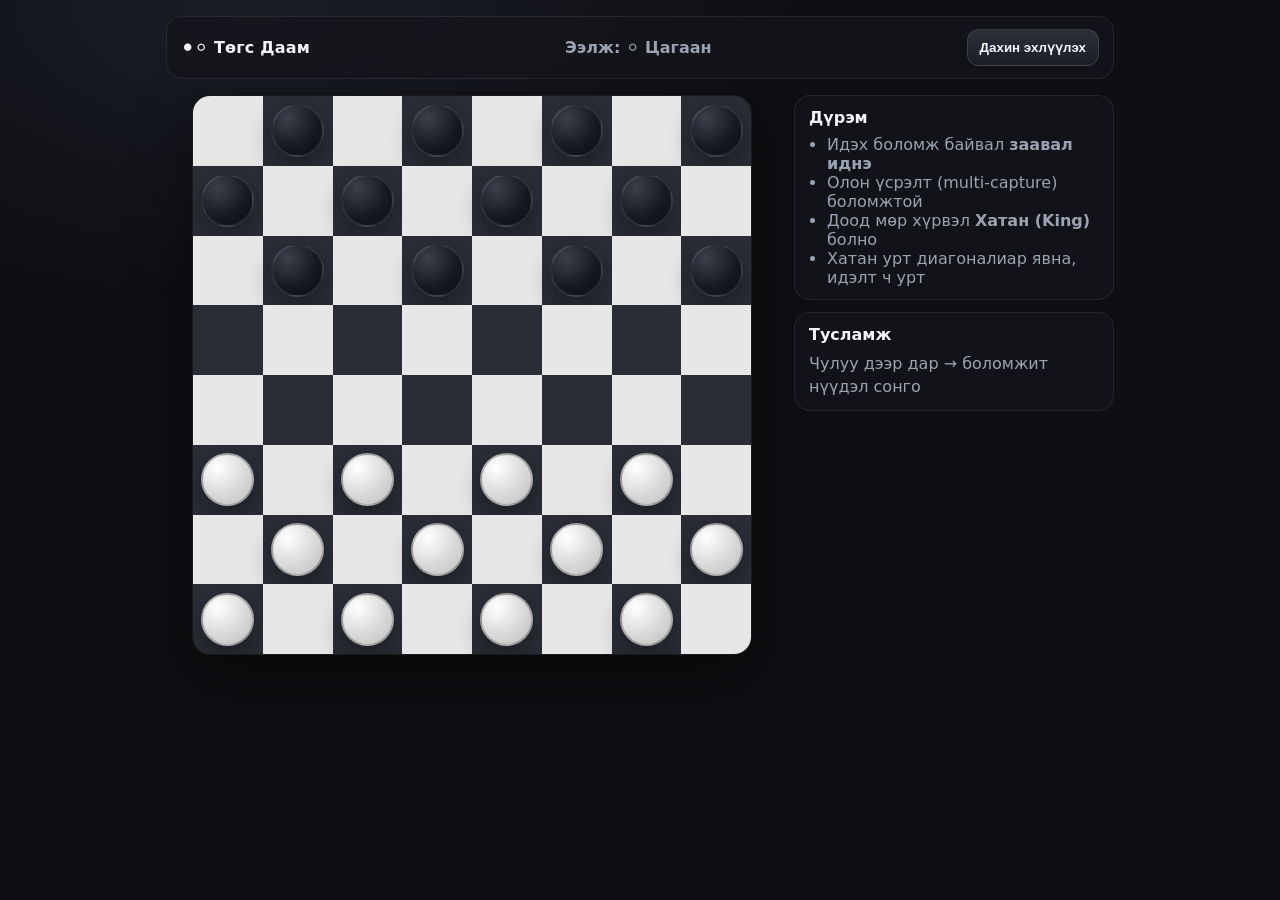
==== checkers.html @ bf500baf "Add files via upload" ====
<!doctype html>
<html lang="mn">
<head>
  <meta charset="UTF-8" />
  <meta name="viewport" content="width=device-width, initial-scale=1" />
  <title>Төгс Даам</title>
  <link rel="stylesheet" href="checkers.css" />
</head>
<body>
  <div class="app">
    <header class="top">
      <div class="brand">⚫⚪ Төгс Даам</div>
      <div class="status" id="status">Ээлж: ⚪ Цагаан</div>
      <div class="actions">
        <button id="restart">Дахин эхлүүлэх</button>
      </div>
    </header>

    <main class="main">
      <div class="board-wrap">
        <div id="board" class="board" aria-label="Checkers board"></div>
      </div>

      <section class="panel">
        <div class="card">
          <div class="card-title">Дүрэм</div>
          <ul class="rules">
            <li>Идэх боломж байвал <b>заавал иднэ</b></li>
            <li>Олон үсрэлт (multi-capture) боломжтой</li>
            <li>Доод мөр хүрвэл <b>Хатан (King)</b> болно</li>
            <li>Хатан урт диагоналиар явна, идэлт ч урт</li>
          </ul>
        </div>
        <div class="card">
          <div class="card-title">Тусламж</div>
          <div class="hint" id="hint">Чулуу дээр дар → боломжит нүүдэл сонго</div>
        </div>
      </section>
    </main>
  </div>

  <script src="checkers.js"></script>
</body>
</html>
---- checkers.css ----
* { box-sizing: border-box; }
:root{
  --bg:#0e0f12;
  --card:#14161b;
  --text:#f3f4f6;
  --muted:#9aa3b2;
  --light:#e7e7e7;
  --dark:#2a2d36;
  --accent:#7c3aed;
  --good:#22c55e;
  --warn:#f59e0b;
}

html,body{ height:100%; }
body{
  margin:0;
  font-family: system-ui, -apple-system, Segoe UI, Roboto, Arial;
  background: radial-gradient(900px 500px at 20% 0%, #1a1d27 0%, var(--bg) 60%);
  color:var(--text);
}

.app{ max-width: 980px; margin: 0 auto; padding: 16px; }
.top{
  display:flex; align-items:center; gap:12px; flex-wrap:wrap;
  justify-content:space-between;
  padding: 12px 14px;
  background: rgba(20,22,27,.75);
  border: 1px solid rgba(255,255,255,.08);
  border-radius: 16px;
  backdrop-filter: blur(10px);
}
.brand{ font-weight: 800; letter-spacing:.2px; }
.status{ color: var(--muted); font-weight: 600; }
.actions button{
  background: linear-gradient(180deg, #2b2f3a, #1b1e27);
  color: var(--text);
  border: 1px solid rgba(255,255,255,.12);
  padding: 10px 12px;
  border-radius: 12px;
  font-weight: 700;
}

.main{
  display:grid;
  grid-template-columns: 1fr 320px;
  gap: 16px;
  margin-top: 16px;
}
@media (max-width: 860px){
  .main{ grid-template-columns: 1fr; }
}

.board-wrap{
  display:flex; justify-content:center; align-items:flex-start;
}
.board{
  width: min(92vw, 560px);
  aspect-ratio: 1 / 1;
  display:grid;
  grid-template-columns: repeat(8, 1fr);
  border-radius: 18px;
  overflow:hidden;
  border: 1px solid rgba(255,255,255,.10);
  box-shadow: 0 20px 60px rgba(0,0,0,.45);
  background:#000;
}

.square{
  aspect-ratio: 1 / 1;
  display:flex;
  align-items:center;
  justify-content:center;
  position: relative;
  user-select:none;
  -webkit-tap-highlight-color: transparent;
}
.square.light{ background: var(--light); }
.square.dark{ background: var(--dark); }

.square.move::after{
  content:"";
  width: 18%;
  height: 18%;
  border-radius: 999px;
  background: rgba(124,58,237,.85);
  box-shadow: 0 0 0 6px rgba(124,58,237,.18);
  position:absolute;
}

.square.capture::after{
  content:"";
  width: 54%;
  height: 54%;
  border-radius: 16px;
  background: rgba(245,158,11,.22);
  box-shadow: inset 0 0 0 3px rgba(245,158,11,.85);
  position:absolute;
}

.square.selected{
  outline: 4px solid rgba(34,197,94,.9);
  outline-offset: -4px;
}

.piece{
  width: 76%;
  height: 76%;
  border-radius: 999px;
  display:flex;
  align-items:center;
  justify-content:center;
  flex: 0 0 auto;
  transform: none; /* жижигрүүлэхгүй */
  transition: transform .06s ease;
  box-shadow: 0 10px 26px rgba(0,0,0,.35);
}
.piece.white{
  background: radial-gradient(circle at 30% 25%, #ffffff 0%, #d9d9d9 55%, #bfbfbf 100%);
  border: 2px solid rgba(0,0,0,.25);
}
.piece.black{
  background: radial-gradient(circle at 30% 25%, #3b3f4b 0%, #151821 60%, #0c0e14 100%);
  border: 2px solid rgba(255,255,255,.10);
}
.piece.king{
  position: relative;
}
.piece.king::after{
  content:"♛";
  font-size: clamp(18px, 3vw, 26px);
  opacity:.9;
  text-shadow: 0 2px 10px rgba(0,0,0,.55);
}

.panel{ display:flex; flex-direction:column; gap:12px; }
.card{
  background: rgba(20,22,27,.75);
  border: 1px solid rgba(255,255,255,.08);
  border-radius: 16px;
  padding: 12px 14px;
}
.card-title{ font-weight:800; margin-bottom:8px; }
.rules{ margin:0; padding-left: 18px; color: var(--muted); }
.hint{ color: var(--muted); line-height: 1.45; }
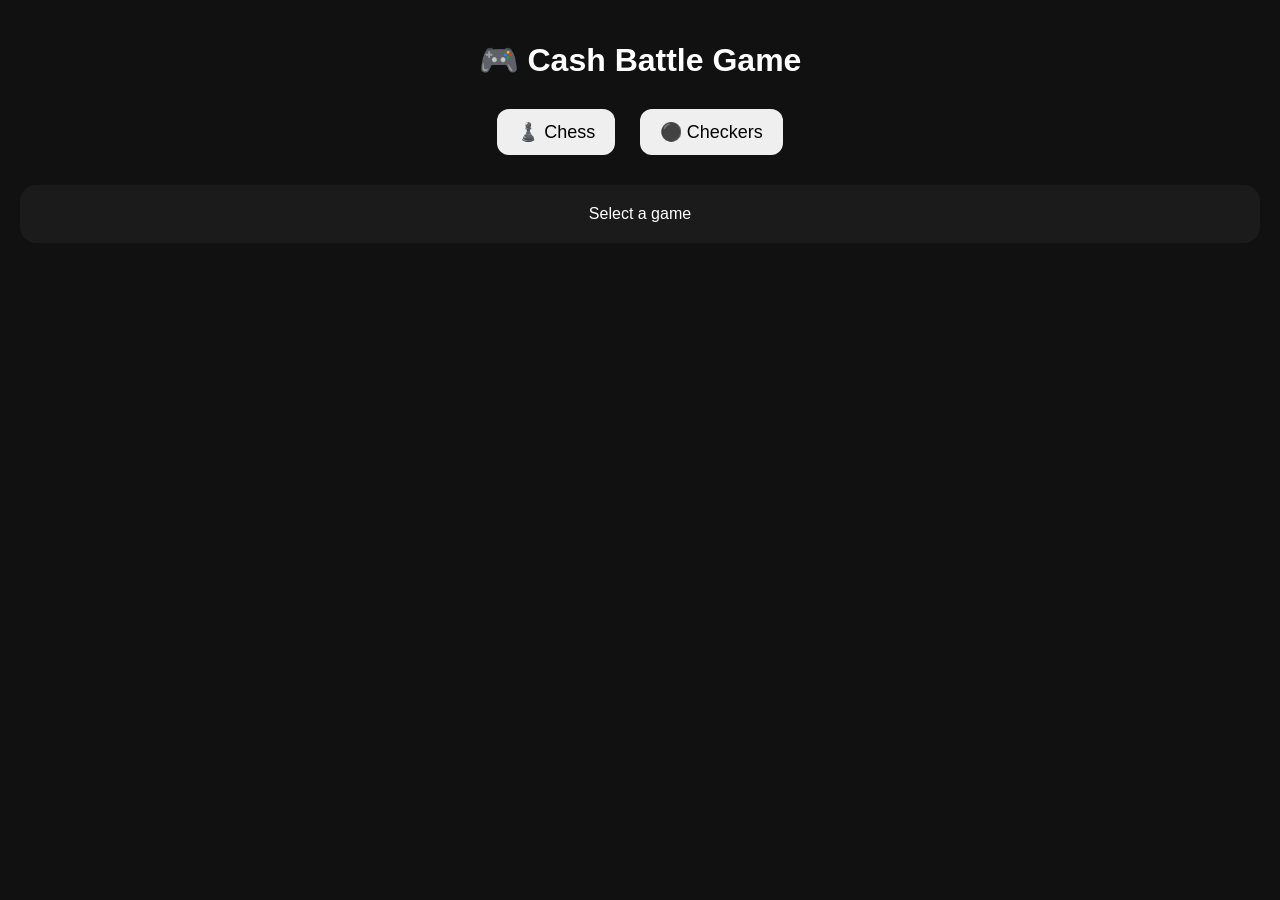
==== commit 86d0649c: "Update checkers.html for Cash Battle Game" ====
--- a/checkers.html
+++ b/checkers.html
@@ -1,44 +1,81 @@
-<!doctype html>
-<html lang="mn">
+<!DOCTYPE html>
+<html lang="en">
 <head>
-  <meta charset="UTF-8" />
-  <meta name="viewport" content="width=device-width, initial-scale=1" />
-  <title>Төгс Даам</title>
-  <link rel="stylesheet" href="checkers.css" />
+<meta charset="UTF-8">
+<meta name="viewport" content="width=device-width, initial-scale=1">
+<title>Cash Battle Game</title>
+
+<style>
+body{
+  background:#111;
+  color:white;
+  font-family:Arial;
+  text-align:center;
+  margin:0;
+  padding:20px;
+}
+
+h1{
+  margin-bottom:20px;
+}
+
+.menu button{
+  padding:12px 20px;
+  margin:10px;
+  border-radius:12px;
+  border:none;
+  font-size:18px;
+  cursor:pointer;
+}
+
+.card{
+  background:#1b1b1b;
+  border-radius:16px;
+  padding:20px;
+  margin-top:20px;
+}
+</style>
 </head>
+
 <body>
-  <div class="app">
-    <header class="top">
-      <div class="brand">⚫⚪ Төгс Даам</div>
-      <div class="status" id="status">Ээлж: ⚪ Цагаан</div>
-      <div class="actions">
-        <button id="restart">Дахин эхлүүлэх</button>
-      </div>
-    </header>
 
-    <main class="main">
-      <div class="board-wrap">
-        <div id="board" class="board" aria-label="Checkers board"></div>
-      </div>
+<h1>🎮 Cash Battle Game</h1>
 
-      <section class="panel">
-        <div class="card">
-          <div class="card-title">Дүрэм</div>
-          <ul class="rules">
-            <li>Идэх боломж байвал <b>заавал иднэ</b></li>
-            <li>Олон үсрэлт (multi-capture) боломжтой</li>
-            <li>Доод мөр хүрвэл <b>Хатан (King)</b> болно</li>
-            <li>Хатан урт диагоналиар явна, идэлт ч урт</li>
-          </ul>
-        </div>
-        <div class="card">
-          <div class="card-title">Тусламж</div>
-          <div class="hint" id="hint">Чулуу дээр дар → боломжит нүүдэл сонго</div>
-        </div>
-      </section>
-    </main>
-  </div>
+<div class="menu">
+  <button onclick="openChess()">♟️ Chess</button>
+  <button onclick="openCheckers()">⚫ Checkers</button>
+</div>
 
-  <script src="checkers.js"></script>
+<div id="game" class="card">
+Select a game
+</div>
+
+<script>
+function openChess(){
+document.getElementById("game").innerHTML =
+`
+<h2>Chess Game</h2>
+<p>Two players can play chess.</p>
+<p>Winner will be announced.</p>
+<a href="chess.html">Start Chess</a>
+`;
+}
+
+function openCheckers(){
+document.getElementById("game").innerHTML =
+`
+<h2>Checkers Game</h2>
+<p>Rules:</p>
+<ul style="text-align:left">
+<li>You must capture if possible</li>
+<li>Multi-capture allowed</li>
+<li>Reach last row to become King</li>
+<li>Kings move diagonally long</li>
+</ul>
+<a href="checkers.html">Start Checkers</a>
+`;
+}
+</script>
+
 </body>
-</html>+</html>
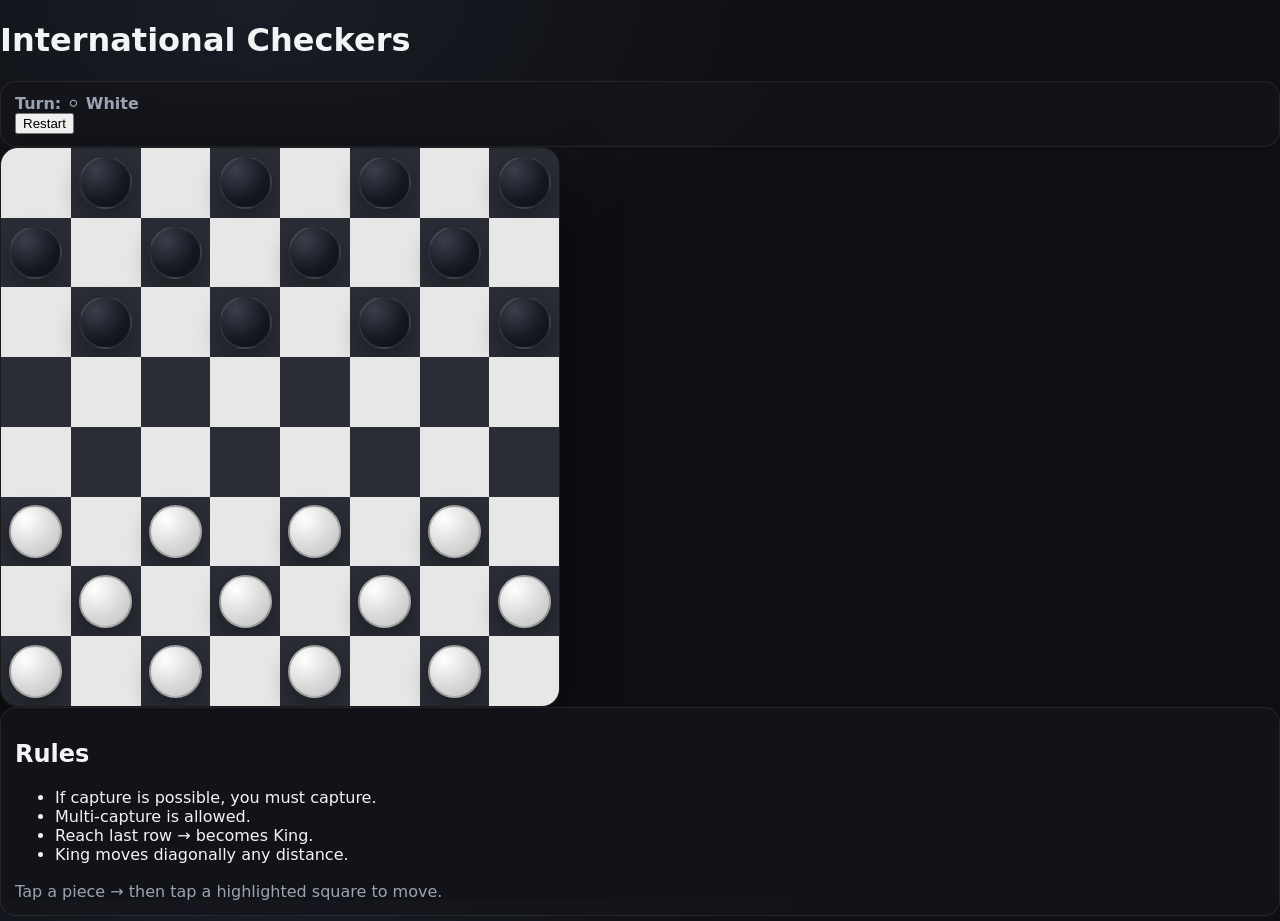
==== commit e7aad4fd: "Update checkers.html Zassan" ====
--- a/checkers.html
+++ b/checkers.html
@@ -1,81 +1,35 @@
 <!DOCTYPE html>
 <html lang="en">
 <head>
-<meta charset="UTF-8">
-<meta name="viewport" content="width=device-width, initial-scale=1">
-<title>Cash Battle Game</title>
+  <meta charset="UTF-8" />
+  <meta name="viewport" content="width=device-width,initial-scale=1" />
+  <title>International Checkers</title>
+  <link rel="stylesheet" href="./checkers.css?v=3">
+</head>
+<body>
+  <div class="wrap">
+    <h1 class="title">International Checkers</h1>
 
-<style>
-body{
-  background:#111;
-  color:white;
-  font-family:Arial;
-  text-align:center;
-  margin:0;
-  padding:20px;
-}
+    <div class="card">
+      <div id="status" class="status">Turn: -</div>
+      <button id="restart" class="btn">Restart</button>
+    </div>
 
-h1{
-  margin-bottom:20px;
-}
+    <!-- ✅ Хамгийн чухал нь энэ -->
+    <div id="board" class="board" aria-label="checkers board"></div>
 
-.menu button{
-  padding:12px 20px;
-  margin:10px;
-  border-radius:12px;
-  border:none;
-  font-size:18px;
-  cursor:pointer;
-}
+    <div class="card">
+      <h2>Rules</h2>
+      <ul>
+        <li>If capture is possible, you must capture.</li>
+        <li>Multi-capture is allowed.</li>
+        <li>Reach last row → becomes King.</li>
+        <li>King moves diagonally any distance.</li>
+      </ul>
+      <div id="hint" class="hint">Tap a piece → then tap a highlighted square.</div>
+    </div>
+  </div>
 
-.card{
-  background:#1b1b1b;
-  border-radius:16px;
-  padding:20px;
-  margin-top:20px;
-}
-</style>
-</head>
-
-<body>
-
-<h1>🎮 Cash Battle Game</h1>
-
-<div class="menu">
-  <button onclick="openChess()">♟️ Chess</button>
-  <button onclick="openCheckers()">⚫ Checkers</button>
-</div>
-
-<div id="game" class="card">
-Select a game
-</div>
-
-<script>
-function openChess(){
-document.getElementById("game").innerHTML =
-`
-<h2>Chess Game</h2>
-<p>Two players can play chess.</p>
-<p>Winner will be announced.</p>
-<a href="chess.html">Start Chess</a>
-`;
-}
-
-function openCheckers(){
-document.getElementById("game").innerHTML =
-`
-<h2>Checkers Game</h2>
-<p>Rules:</p>
-<ul style="text-align:left">
-<li>You must capture if possible</li>
-<li>Multi-capture allowed</li>
-<li>Reach last row to become King</li>
-<li>Kings move diagonally long</li>
-</ul>
-<a href="checkers.html">Start Checkers</a>
-`;
-}
-</script>
-
+  <script src="./checkers.js?v=3"></script>
 </body>
 </html>
--- a/checkers.css
+++ b/checkers.css
@@ -0,0 +1,144 @@
+* { box-sizing: border-box; }
+:root{
+  --bg:#0e0f12;
+  --card:#14161b;
+  --text:#f3f4f6;
+  --muted:#9aa3b2;
+  --light:#e7e7e7;
+  --dark:#2a2d36;
+  --accent:#7c3aed;
+  --good:#22c55e;
+  --warn:#f59e0b;
+}
+
+html,body{ height:100%; }
+body{
+  margin:0;
+  font-family: system-ui, -apple-system, Segoe UI, Roboto, Arial;
+  background: radial-gradient(900px 500px at 20% 0%, #1a1d27 0%, var(--bg) 60%);
+  color:var(--text);
+}
+
+.app{ max-width: 980px; margin: 0 auto; padding: 16px; }
+.top{
+  display:flex; align-items:center; gap:12px; flex-wrap:wrap;
+  justify-content:space-between;
+  padding: 12px 14px;
+  background: rgba(20,22,27,.75);
+  border: 1px solid rgba(255,255,255,.08);
+  border-radius: 16px;
+  backdrop-filter: blur(10px);
+}
+.brand{ font-weight: 800; letter-spacing:.2px; }
+.status{ color: var(--muted); font-weight: 600; }
+.actions button{
+  background: linear-gradient(180deg, #2b2f3a, #1b1e27);
+  color: var(--text);
+  border: 1px solid rgba(255,255,255,.12);
+  padding: 10px 12px;
+  border-radius: 12px;
+  font-weight: 700;
+}
+
+.main{
+  display:grid;
+  grid-template-columns: 1fr 320px;
+  gap: 16px;
+  margin-top: 16px;
+}
+@media (max-width: 860px){
+  .main{ grid-template-columns: 1fr; }
+}
+
+.board-wrap{
+  display:flex; justify-content:center; align-items:flex-start;
+}
+.board{
+  width: min(92vw, 560px);
+  aspect-ratio: 1 / 1;
+  display:grid;
+  grid-template-columns: repeat(8, 1fr);
+  border-radius: 18px;
+  overflow:hidden;
+  border: 1px solid rgba(255,255,255,.10);
+  box-shadow: 0 20px 60px rgba(0,0,0,.45);
+  background:#000;
+}
+
+.square{
+  aspect-ratio: 1 / 1;
+  display:flex;
+  align-items:center;
+  justify-content:center;
+  position: relative;
+  user-select:none;
+  -webkit-tap-highlight-color: transparent;
+}
+.square.light{ background: var(--light); }
+.square.dark{ background: var(--dark); }
+
+.square.move::after{
+  content:"";
+  width: 18%;
+  height: 18%;
+  border-radius: 999px;
+  background: rgba(124,58,237,.85);
+  box-shadow: 0 0 0 6px rgba(124,58,237,.18);
+  position:absolute;
+}
+
+.square.capture::after{
+  content:"";
+  width: 54%;
+  height: 54%;
+  border-radius: 16px;
+  background: rgba(245,158,11,.22);
+  box-shadow: inset 0 0 0 3px rgba(245,158,11,.85);
+  position:absolute;
+}
+
+.square.selected{
+  outline: 4px solid rgba(34,197,94,.9);
+  outline-offset: -4px;
+}
+
+.piece{
+  width: 76%;
+  height: 76%;
+  border-radius: 999px;
+  display:flex;
+  align-items:center;
+  justify-content:center;
+  flex: 0 0 auto;
+  transform: none; /* жижигрүүлэхгүй */
+  transition: transform .06s ease;
+  box-shadow: 0 10px 26px rgba(0,0,0,.35);
+}
+.piece.white{
+  background: radial-gradient(circle at 30% 25%, #ffffff 0%, #d9d9d9 55%, #bfbfbf 100%);
+  border: 2px solid rgba(0,0,0,.25);
+}
+.piece.black{
+  background: radial-gradient(circle at 30% 25%, #3b3f4b 0%, #151821 60%, #0c0e14 100%);
+  border: 2px solid rgba(255,255,255,.10);
+}
+.piece.king{
+  position: relative;
+}
+.piece.king::after{
+  content:"♛";
+  font-size: clamp(18px, 3vw, 26px);
+  opacity:.9;
+  text-shadow: 0 2px 10px rgba(0,0,0,.55);
+}
+
+.panel{ display:flex; flex-direction:column; gap:12px; }
+.card{
+  background: rgba(20,22,27,.75);
+  border: 1px solid rgba(255,255,255,.08);
+  border-radius: 16px;
+  padding: 12px 14px;
+}
+.card-title{ font-weight:800; margin-bottom:8px; }
+.rules{ margin:0; padding-left: 18px; color: var(--muted); }
+.hint{ color: var(--muted); line-height: 1.45; }
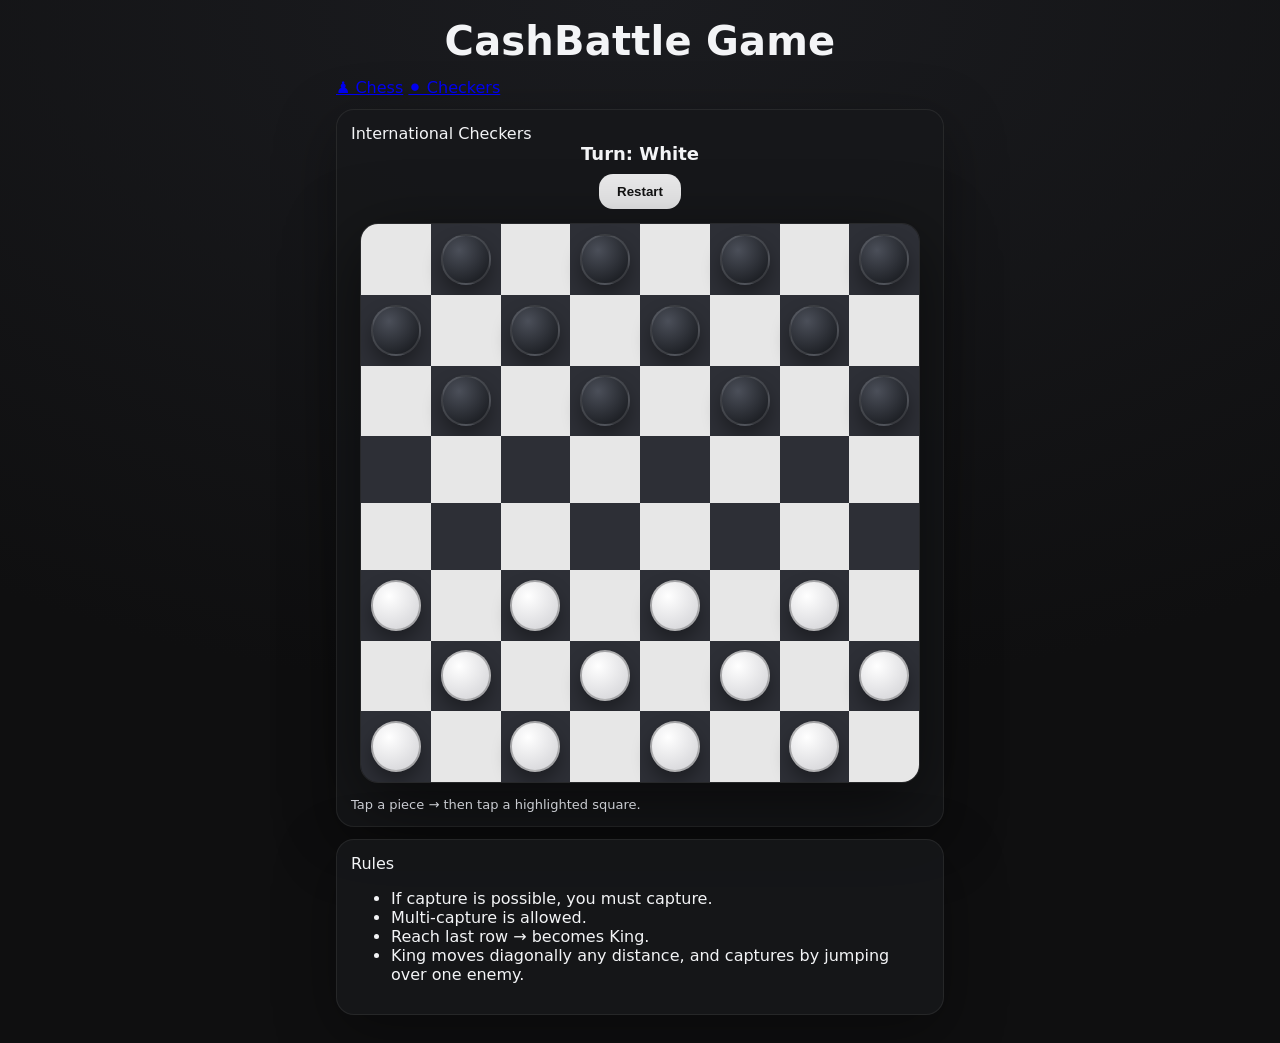
==== commit 796ae93b: "Update checkers.html Zassan" ====
--- a/checkers.html
+++ b/checkers.html
@@ -2,34 +2,39 @@
 <html lang="en">
 <head>
   <meta charset="UTF-8" />
-  <meta name="viewport" content="width=device-width,initial-scale=1" />
-  <title>International Checkers</title>
-  <link rel="stylesheet" href="./checkers.css?v=3">
+  <meta name="viewport" content="width=device-width, initial-scale=1" />
+  <title>CashBattle — Checkers</title>
+  <link rel="stylesheet" href="./checkers.css" />
 </head>
 <body>
   <div class="wrap">
-    <h1 class="title">International Checkers</h1>
+    <h1 class="title">CashBattle Game</h1>
+
+    <div class="tabs">
+      <a class="tab" href="./chess.html">♟️ Chess</a>
+      <a class="tab active" href="./checkers.html">⚫ Checkers</a>
+    </div>
 
     <div class="card">
+      <div class="cardTitle">International Checkers</div>
       <div id="status" class="status">Turn: -</div>
       <button id="restart" class="btn">Restart</button>
+
+      <div id="board" class="board" aria-label="Checkers Board"></div>
+      <div id="hint" class="hint">Tap a piece → choose a move</div>
     </div>
 
-    <!-- ✅ Хамгийн чухал нь энэ -->
-    <div id="board" class="board" aria-label="checkers board"></div>
-
     <div class="card">
-      <h2>Rules</h2>
-      <ul>
+      <div class="cardTitle">Rules</div>
+      <ul class="rules">
         <li>If capture is possible, you must capture.</li>
         <li>Multi-capture is allowed.</li>
         <li>Reach last row → becomes King.</li>
-        <li>King moves diagonally any distance.</li>
+        <li>King moves diagonally any distance, and captures by jumping over one enemy.</li>
       </ul>
-      <div id="hint" class="hint">Tap a piece → then tap a highlighted square.</div>
     </div>
   </div>
 
-  <script src="./checkers.js?v=3"></script>
+  <script src="./checkers.js"></script>
 </body>
 </html>
--- a/checkers.css
+++ b/checkers.css
@@ -1,144 +1,149 @@
-* { box-sizing: border-box; }
 :root{
-  --bg:#0e0f12;
-  --card:#14161b;
+  --bg:#0f0f10;
+  --card:#17181a;
   --text:#f3f4f6;
-  --muted:#9aa3b2;
+  --muted:#c9cbd1;
+  --dark:#2d2f36;
   --light:#e7e7e7;
-  --dark:#2a2d36;
-  --accent:#7c3aed;
-  --good:#22c55e;
-  --warn:#f59e0b;
+  --accent:#6ee7ff;
+  --cap:#ff6b6b;
+  --move:#7cff7c;
 }
 
-html,body{ height:100%; }
+*{ box-sizing:border-box; }
 body{
   margin:0;
-  font-family: system-ui, -apple-system, Segoe UI, Roboto, Arial;
-  background: radial-gradient(900px 500px at 20% 0%, #1a1d27 0%, var(--bg) 60%);
+  font-family: system-ui, -apple-system, Segoe UI, Roboto, Arial, sans-serif;
+  background: radial-gradient(1200px 700px at 50% 0%, #1b1c20, var(--bg));
   color:var(--text);
 }
 
-.app{ max-width: 980px; margin: 0 auto; padding: 16px; }
-.top{
-  display:flex; align-items:center; gap:12px; flex-wrap:wrap;
-  justify-content:space-between;
-  padding: 12px 14px;
-  background: rgba(20,22,27,.75);
-  border: 1px solid rgba(255,255,255,.08);
-  border-radius: 16px;
-  backdrop-filter: blur(10px);
-}
-.brand{ font-weight: 800; letter-spacing:.2px; }
-.status{ color: var(--muted); font-weight: 600; }
-.actions button{
-  background: linear-gradient(180deg, #2b2f3a, #1b1e27);
-  color: var(--text);
-  border: 1px solid rgba(255,255,255,.12);
-  padding: 10px 12px;
-  border-radius: 12px;
-  font-weight: 700;
+.wrap{
+  width:min(620px, 94vw);
+  margin:18px auto 28px;
+  padding:0 6px;
 }
 
-.main{
-  display:grid;
-  grid-template-columns: 1fr 320px;
-  gap: 16px;
-  margin-top: 16px;
-}
-@media (max-width: 860px){
-  .main{ grid-template-columns: 1fr; }
+.title{
+  text-align:center;
+  margin:8px 0 14px;
+  font-size:40px;
+  font-weight:900;
+  letter-spacing:.2px;
 }
 
-.board-wrap{
-  display:flex; justify-content:center; align-items:flex-start;
+.card{
+  background:rgba(23,24,26,.85);
+  border:1px solid rgba(255,255,255,.07);
+  border-radius:18px;
+  padding:14px;
+  margin:12px 0;
+  box-shadow:0 18px 60px rgba(0,0,0,.35);
 }
+
+.status{
+  text-align:center;
+  font-size:18px;
+  font-weight:800;
+  margin-bottom:10px;
+}
+
+.btn{
+  display:block;
+  margin:0 auto;
+  padding:10px 18px;
+  border-radius:14px;
+  border:0;
+  font-weight:900;
+  background:#e9e9ea;
+  color:#111;
+}
+
+.hint{
+  margin-top:10px;
+  color:var(--muted);
+  font-size:13px;
+}
+
+/* ✅ Board заавал grid байх ёстой */
 .board{
-  width: min(92vw, 560px);
-  aspect-ratio: 1 / 1;
+  width:min(560px, 92vw);
+  margin:14px auto;
+  aspect-ratio:1/1;
   display:grid;
   grid-template-columns: repeat(8, 1fr);
-  border-radius: 18px;
+  border-radius:18px;
   overflow:hidden;
-  border: 1px solid rgba(255,255,255,.10);
-  box-shadow: 0 20px 60px rgba(0,0,0,.45);
-  background:#000;
+  box-shadow:0 20px 70px rgba(0,0,0,.55);
+  border:1px solid rgba(255,255,255,.08);
 }
 
 .square{
-  aspect-ratio: 1 / 1;
+  width:100%;
+  height:100%;
+  position:relative;
   display:flex;
   align-items:center;
   justify-content:center;
-  position: relative;
   user-select:none;
-  -webkit-tap-highlight-color: transparent;
+  -webkit-user-select:none;
 }
-.square.light{ background: var(--light); }
-.square.dark{ background: var(--dark); }
+
+.square.light{ background:var(--light); }
+.square.dark{ background:var(--dark); }
+
+.square.selected{ outline:4px solid rgba(110,231,255,.55); outline-offset:-4px; }
 
 .square.move::after{
   content:"";
-  width: 18%;
-  height: 18%;
-  border-radius: 999px;
-  background: rgba(124,58,237,.85);
-  box-shadow: 0 0 0 6px rgba(124,58,237,.18);
-  position:absolute;
+  width:34%;
+  height:34%;
+  border-radius:999px;
+  background:rgba(124,255,124,.35);
+  box-shadow:0 0 0 3px rgba(124,255,124,.25) inset;
 }
 
 .square.capture::after{
   content:"";
-  width: 54%;
-  height: 54%;
-  border-radius: 16px;
-  background: rgba(245,158,11,.22);
-  box-shadow: inset 0 0 0 3px rgba(245,158,11,.85);
-  position:absolute;
-}
-
-.square.selected{
-  outline: 4px solid rgba(34,197,94,.9);
-  outline-offset: -4px;
+  width:38%;
+  height:38%;
+  border-radius:999px;
+  background:rgba(255,107,107,.35);
+  box-shadow:0 0 0 3px rgba(255,107,107,.25) inset;
 }
 
 .piece{
-  width: 76%;
-  height: 76%;
-  border-radius: 999px;
+  width:72%;
+  height:72%;
+  border-radius:999px;
+  box-shadow:0 10px 18px rgba(0,0,0,.35);
+  position:relative;
+}
+
+.piece.white{
+  background: radial-gradient(circle at 35% 30%, #fff, #cfcfd3);
+  border:2px solid rgba(0,0,0,.25);
+}
+
+.piece.black{
+  background: radial-gradient(circle at 35% 30%, #4b4f59, #111317);
+  border:2px solid rgba(255,255,255,.12);
+}
+
+.piece.king::before{
+  content:"K";
+  position:absolute;
+  inset:0;
   display:flex;
   align-items:center;
   justify-content:center;
-  flex: 0 0 auto;
-  transform: none; /* жижигрүүлэхгүй */
-  transition: transform .06s ease;
-  box-shadow: 0 10px 26px rgba(0,0,0,.35);
-}
-.piece.white{
-  background: radial-gradient(circle at 30% 25%, #ffffff 0%, #d9d9d9 55%, #bfbfbf 100%);
-  border: 2px solid rgba(0,0,0,.25);
-}
-.piece.black{
-  background: radial-gradient(circle at 30% 25%, #3b3f4b 0%, #151821 60%, #0c0e14 100%);
-  border: 2px solid rgba(255,255,255,.10);
-}
-.piece.king{
-  position: relative;
-}
-.piece.king::after{
-  content:"♛";
-  font-size: clamp(18px, 3vw, 26px);
-  opacity:.9;
-  text-shadow: 0 2px 10px rgba(0,0,0,.55);
+  font-weight:1000;
+  font-size:20px;
+  color:rgba(255,255,255,.9);
+  text-shadow:0 2px 10px rgba(0,0,0,.7);
 }
 
-.panel{ display:flex; flex-direction:column; gap:12px; }
-.card{
-  background: rgba(20,22,27,.75);
-  border: 1px solid rgba(255,255,255,.08);
-  border-radius: 16px;
-  padding: 12px 14px;
+.piece.white.king::before{
+  color:#111;
+  text-shadow:0 2px 10px rgba(255,255,255,.4);
 }
-.card-title{ font-weight:800; margin-bottom:8px; }
-.rules{ margin:0; padding-left: 18px; color: var(--muted); }
-.hint{ color: var(--muted); line-height: 1.45; }
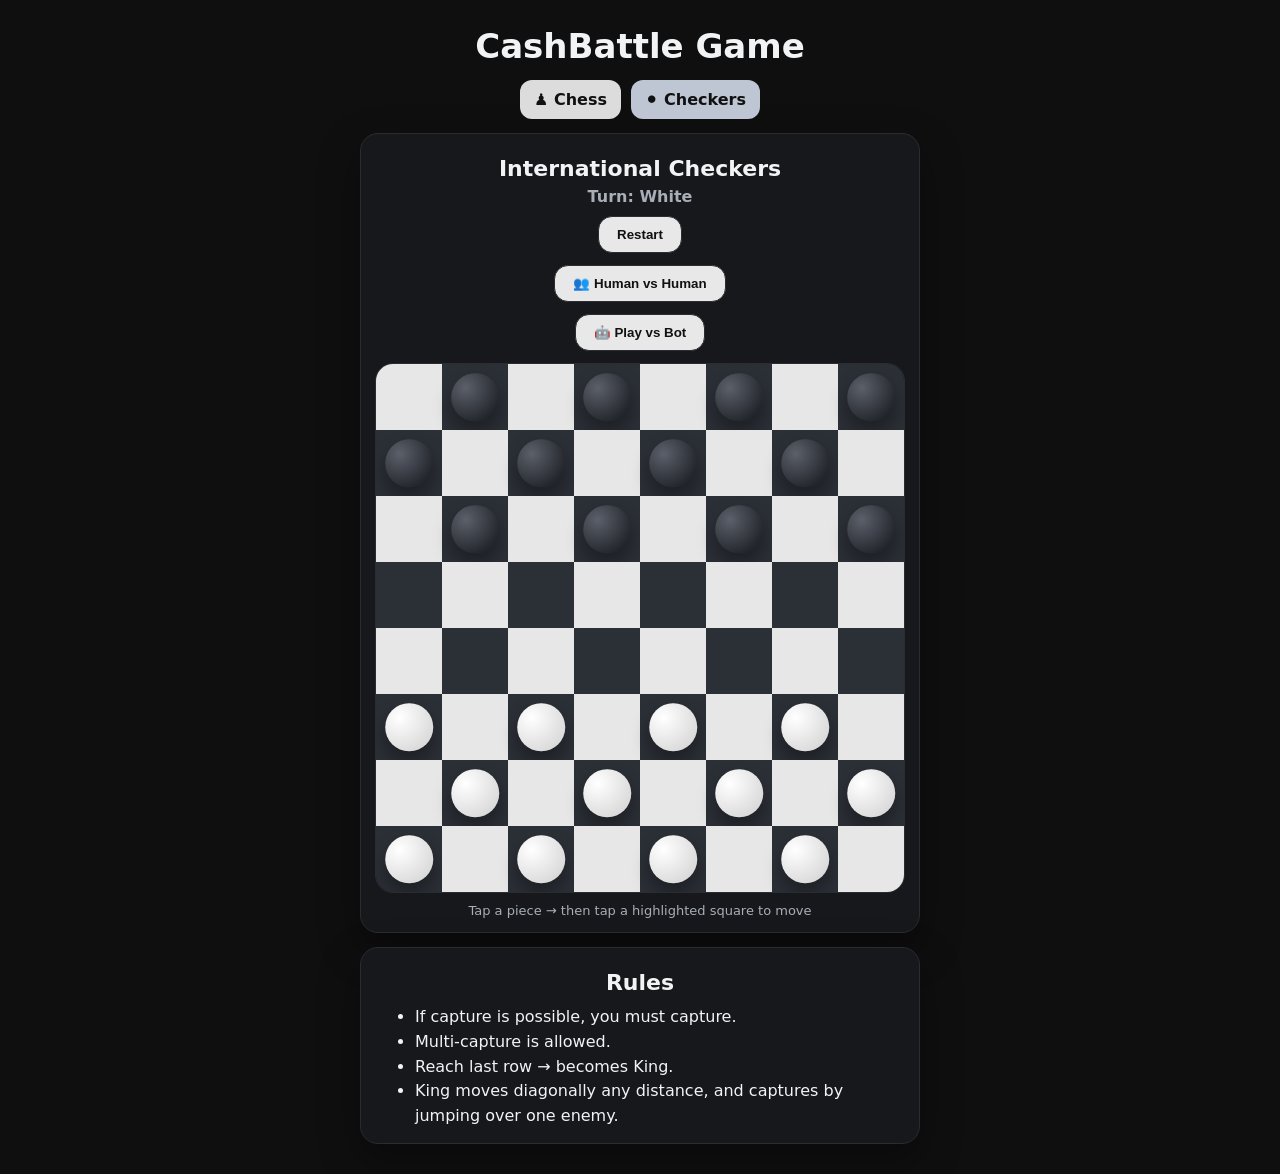
==== commit 546af62b: "Update checkers.html Zassan" ====
--- a/checkers.html
+++ b/checkers.html
@@ -20,6 +20,13 @@
       <div id="status" class="status">Turn: -</div>
       <button id="restart" class="btn">Restart</button>
 
+      <!-- ✅ NEW: Mode buttons (Human / Bot) -->
+      <div class="modeRow">
+        <button id="modeHuman" class="btn">👥 Human vs Human</button>
+        <button id="modeBot" class="btn">🤖 Play vs Bot</button>
+      </div>
+      <!-- ✅ END NEW -->
+
       <div id="board" class="board" aria-label="Checkers Board"></div>
       <div id="hint" class="hint">Tap a piece → choose a move</div>
     </div>
--- a/checkers.css
+++ b/checkers.css
@@ -1,136 +1,150 @@
 :root{
   --bg:#0f0f10;
-  --card:#17181a;
-  --text:#f3f4f6;
-  --muted:#c9cbd1;
-  --dark:#2d2f36;
+  --card:#17181b;
+  --border:#2a2c31;
+  --text:#f2f3f5;
+  --muted:#a8adb7;
   --light:#e7e7e7;
-  --accent:#6ee7ff;
-  --cap:#ff6b6b;
-  --move:#7cff7c;
+  --dark:#2b2f36;
+  --sel:#ffd24d;
+  --move:#45b7ff;
+  --cap:#ff5a5a;
 }
 
 *{ box-sizing:border-box; }
 body{
   margin:0;
   font-family: system-ui, -apple-system, Segoe UI, Roboto, Arial, sans-serif;
-  background: radial-gradient(1200px 700px at 50% 0%, #1b1c20, var(--bg));
-  color:var(--text);
+  background: var(--bg);
+  color: var(--text);
+  display:flex;
+  justify-content:center;
+  padding:16px;
 }
 
-.wrap{
-  width:min(620px, 94vw);
-  margin:18px auto 28px;
-  padding:0 6px;
-}
+.wrap{ width:min(560px, 96vw); }
 
 .title{
   text-align:center;
-  margin:8px 0 14px;
-  font-size:40px;
+  font-size:34px;
   font-weight:900;
-  letter-spacing:.2px;
+  margin:10px 0 14px;
+}
+
+.tabs{
+  display:flex;
+  gap:10px;
+  justify-content:center;
+  margin-bottom:14px;
+}
+.tab{
+  text-decoration:none;
+  color:var(--text);
+  background:#dcdcdc;
+  color:#111;
+  padding:10px 14px;
+  border-radius:12px;
+  font-weight:800;
+}
+.tab.active{
+  background:#bfc6d3;
 }
 
 .card{
-  background:rgba(23,24,26,.85);
-  border:1px solid rgba(255,255,255,.07);
+  background:var(--card);
+  border:1px solid var(--border);
   border-radius:18px;
   padding:14px;
-  margin:12px 0;
-  box-shadow:0 18px 60px rgba(0,0,0,.35);
+  box-shadow: 0 16px 40px rgba(0,0,0,.35);
+  margin-bottom:14px;
+}
+
+.cardTitle{
+  text-align:center;
+  font-weight:900;
+  font-size:22px;
+  margin:8px 0 6px;
 }
 
 .status{
   text-align:center;
-  font-size:18px;
-  font-weight:800;
+  color:var(--muted);
+  font-weight:700;
   margin-bottom:10px;
 }
 
 .btn{
   display:block;
-  margin:0 auto;
+  margin:0 auto 12px;
+  border:1px solid var(--border);
+  background:#e8e8e8;
+  color:#111;
+  font-weight:900;
   padding:10px 18px;
   border-radius:14px;
-  border:0;
-  font-weight:900;
-  background:#e9e9ea;
-  color:#111;
 }
 
 .hint{
+  text-align:center;
   margin-top:10px;
   color:var(--muted);
   font-size:13px;
 }
 
-/* ✅ Board заавал grid байх ёстой */
+.rules{
+  margin:10px 0 0;
+  color:var(--text);
+  line-height:1.55;
+}
+
 .board{
-  width:min(560px, 92vw);
-  margin:14px auto;
-  aspect-ratio:1/1;
+  width:100%;
+  aspect-ratio: 1 / 1;
+  border-radius:18px;
+  overflow:hidden;
+  border:1px solid var(--border);
   display:grid;
   grid-template-columns: repeat(8, 1fr);
-  border-radius:18px;
-  overflow:hidden;
-  box-shadow:0 20px 70px rgba(0,0,0,.55);
-  border:1px solid rgba(255,255,255,.08);
+  grid-template-rows: repeat(8, 1fr);
+  touch-action: manipulation;
 }
 
 .square{
-  width:100%;
-  height:100%;
   position:relative;
-  display:flex;
-  align-items:center;
-  justify-content:center;
-  user-select:none;
-  -webkit-user-select:none;
 }
+.square.light{ background: var(--light); }
+.square.dark{ background: var(--dark); }
 
-.square.light{ background:var(--light); }
-.square.dark{ background:var(--dark); }
-
-.square.selected{ outline:4px solid rgba(110,231,255,.55); outline-offset:-4px; }
-
-.square.move::after{
-  content:"";
-  width:34%;
-  height:34%;
-  border-radius:999px;
-  background:rgba(124,255,124,.35);
-  box-shadow:0 0 0 3px rgba(124,255,124,.25) inset;
+.square.selected{
+  outline: 4px solid rgba(255,210,77,.85);
+  outline-offset: -4px;
 }
-
-.square.capture::after{
-  content:"";
-  width:38%;
-  height:38%;
-  border-radius:999px;
-  background:rgba(255,107,107,.35);
-  box-shadow:0 0 0 3px rgba(255,107,107,.25) inset;
+.square.move{
+  box-shadow: inset 0 0 0 4px rgba(69,183,255,.75);
+}
+.square.capture{
+  box-shadow: inset 0 0 0 4px rgba(255,90,90,.85);
 }
 
 .piece{
   width:72%;
   height:72%;
-  border-radius:999px;
-  box-shadow:0 10px 18px rgba(0,0,0,.35);
-  position:relative;
+  border-radius:50%;
+  position:absolute;
+  left:50%;
+  top:50%;
+  transform:translate(-50%,-50%);
+  box-shadow: 0 10px 18px rgba(0,0,0,.35);
 }
 
 .piece.white{
-  background: radial-gradient(circle at 35% 30%, #fff, #cfcfd3);
-  border:2px solid rgba(0,0,0,.25);
+  background: radial-gradient(circle at 30% 30%, #ffffff, #cfcfcf);
+}
+.piece.black{
+  background: radial-gradient(circle at 30% 30%, #5b606a, #111318);
 }
 
-.piece.black{
-  background: radial-gradient(circle at 35% 30%, #4b4f59, #111317);
-  border:2px solid rgba(255,255,255,.12);
-}
-
-.piece.king::before{
+.piece.king::after{
   content:"K";
   position:absolute;
   inset:0;
@@ -138,12 +152,11 @@
   align-items:center;
   justify-content:center;
   font-weight:1000;
-  font-size:20px;
-  color:rgba(255,255,255,.9);
-  text-shadow:0 2px 10px rgba(0,0,0,.7);
+  color: rgba(255,255,255,.92);
+  text-shadow: 0 2px 6px rgba(0,0,0,.65);
+  font-size: 18px;
 }
-
-.piece.white.king::before{
-  color:#111;
-  text-shadow:0 2px 10px rgba(255,255,255,.4);
+.piece.white.king::after{
+  color: rgba(20,20,20,.85);
+  text-shadow:none;
 }
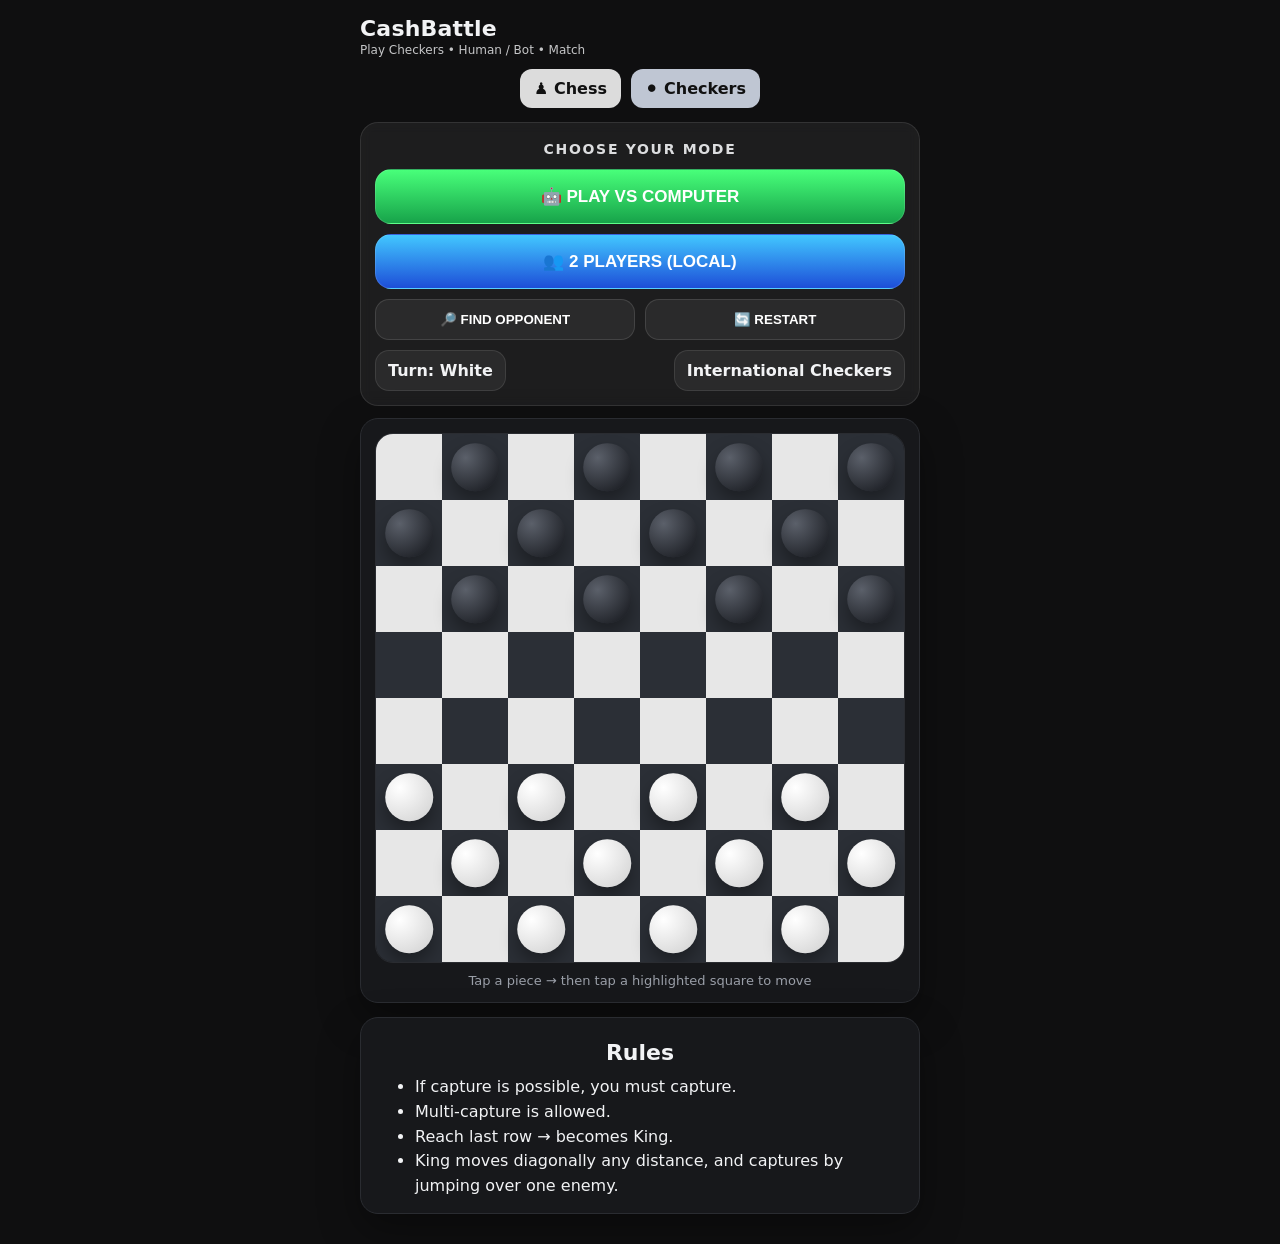
==== commit 7f8fb559: "Update checkers.html Zassan" ====
--- a/checkers.html
+++ b/checkers.html
@@ -5,32 +5,141 @@
   <meta name="viewport" content="width=device-width, initial-scale=1" />
   <title>CashBattle — Checkers</title>
   <link rel="stylesheet" href="./checkers.css" />
+
+  <!-- ✅ Extra style for Play-Store-like layout (safe to keep here) -->
+  <style>
+    .topBar{
+      display:flex; align-items:center; justify-content:space-between;
+      gap:12px; margin-bottom:12px;
+    }
+    .brand{
+      display:flex; flex-direction:column; gap:2px;
+    }
+    .brand .app{
+      font-size:22px; font-weight:900; letter-spacing:.2px;
+    }
+    .brand .sub{
+      font-size:12px; opacity:.8;
+    }
+
+    .modeCard{
+      margin-top:12px;
+      padding:14px;
+      border-radius:18px;
+      background:rgba(255,255,255,.06);
+      border:1px solid rgba(255,255,255,.10);
+      backdrop-filter: blur(6px);
+    }
+    .modeTitle{
+      font-size:14px;
+      font-weight:900;
+      letter-spacing:.12em;
+      opacity:.9;
+      text-align:center;
+      margin:4px 0 12px 0;
+    }
+
+    .bigBtn{
+      width:100%;
+      display:flex;
+      align-items:center;
+      justify-content:center;
+      gap:10px;
+      padding:16px 14px;
+      margin:10px 0;
+      border-radius:16px;
+      border:1px solid rgba(255,255,255,.12);
+      color:#fff;
+      font-size:17px;
+      font-weight:900;
+      cursor:pointer;
+      user-select:none;
+      -webkit-tap-highlight-color: transparent;
+    }
+    .bigBtn:active{ transform:scale(.99); }
+
+    .gGreen{ background:linear-gradient(180deg, #48ff7a, #17a34a); }
+    .gBlue{  background:linear-gradient(180deg, #42c7ff, #1d4ed8); }
+    .gCyan{  background:linear-gradient(180deg, #35f2ff, #0ea5e9); }
+
+    .smallRow{
+      display:flex; gap:10px; flex-wrap:wrap; margin-top:8px;
+    }
+    .smallBtn{
+      flex:1;
+      min-width:140px;
+      padding:12px 12px;
+      border-radius:14px;
+      border:1px solid rgba(255,255,255,.12);
+      background:rgba(255,255,255,.06);
+      color:#fff;
+      font-weight:800;
+      cursor:pointer;
+    }
+    .smallBtn:active{ transform:scale(.99); }
+
+    .gameCardTop{
+      display:flex; align-items:center; justify-content:space-between;
+      gap:10px; flex-wrap:wrap;
+      margin-top:10px;
+    }
+    .pill{
+      padding:10px 12px;
+      border-radius:14px;
+      background:rgba(255,255,255,.06);
+      border:1px solid rgba(255,255,255,.10);
+      font-weight:800;
+    }
+    .hint{
+      margin-top:10px;
+      opacity:.9;
+    }
+  </style>
 </head>
+
 <body>
   <div class="wrap">
-    <h1 class="title">CashBattle Game</h1>
 
+    <!-- TOP -->
+    <div class="topBar">
+      <div class="brand">
+        <div class="app">CashBattle</div>
+        <div class="sub">Play Checkers • Human / Bot • Match</div>
+      </div>
+    </div>
+
+    <!-- TABS -->
     <div class="tabs">
       <a class="tab" href="./chess.html">♟️ Chess</a>
       <a class="tab active" href="./checkers.html">⚫ Checkers</a>
     </div>
 
-    <div class="card">
-      <div class="cardTitle">International Checkers</div>
-      <div id="status" class="status">Turn: -</div>
-      <button id="restart" class="btn">Restart</button>
+    <!-- MODE SELECT (Play Store like) -->
+    <div class="modeCard">
+      <div class="modeTitle">CHOOSE YOUR MODE</div>
 
-      <!-- ✅ NEW: Mode buttons (Human / Bot) -->
-      <div class="modeRow">
-        <button id="modeHuman" class="btn">👥 Human vs Human</button>
-        <button id="modeBot" class="btn">🤖 Play vs Bot</button>
+      <!-- ✅ these IDs are used by checkers.js -->
+      <button id="modeBot" class="bigBtn gGreen">🤖 PLAY VS COMPUTER</button>
+      <button id="modeHuman" class="bigBtn gBlue">👥 2 PLAYERS (LOCAL)</button>
+
+      <div class="smallRow">
+        <button id="findMatch" class="smallBtn">🔎 FIND OPPONENT</button>
+        <button id="restart" class="smallBtn">🔄 RESTART</button>
       </div>
-      <!-- ✅ END NEW -->
 
+      <div class="gameCardTop">
+        <div id="status" class="pill">Turn: -</div>
+        <div class="pill">International Checkers</div>
+      </div>
+    </div>
+
+    <!-- GAME BOARD -->
+    <div class="card" style="margin-top:12px;">
       <div id="board" class="board" aria-label="Checkers Board"></div>
       <div id="hint" class="hint">Tap a piece → choose a move</div>
     </div>
 
+    <!-- RULES -->
     <div class="card">
       <div class="cardTitle">Rules</div>
       <ul class="rules">
@@ -40,6 +149,7 @@
         <li>King moves diagonally any distance, and captures by jumping over one enemy.</li>
       </ul>
     </div>
+
   </div>
 
   <script src="./checkers.js"></script>
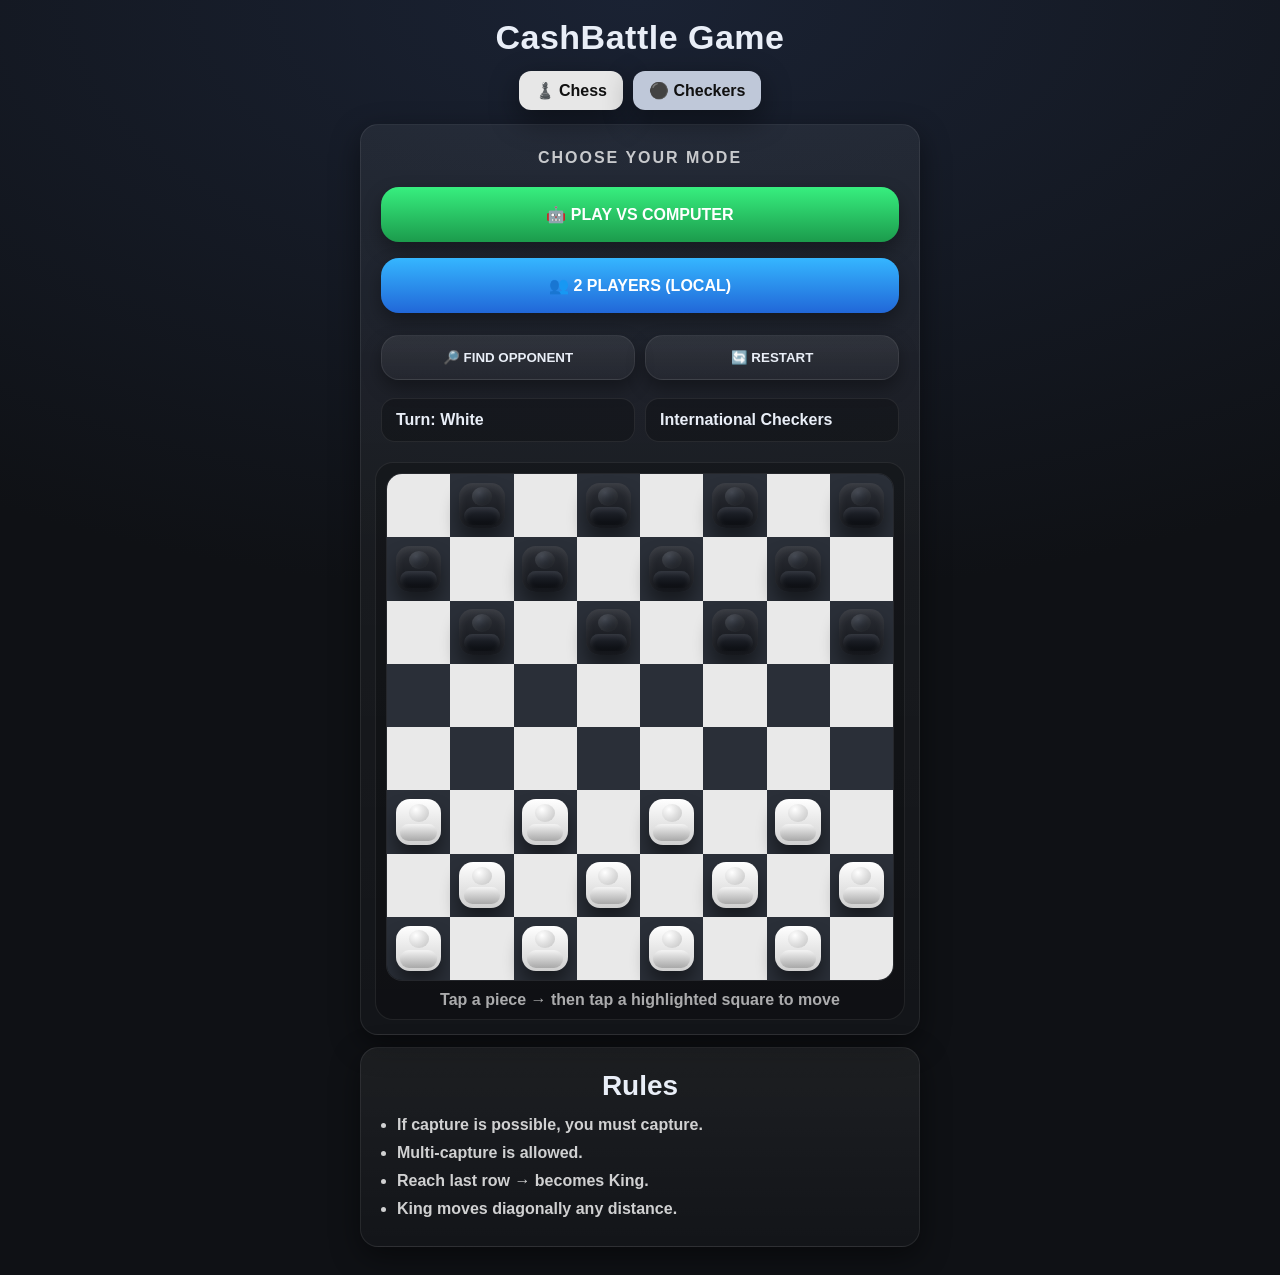
==== commit c5d2dfcf: "Update checkers.html Zassan" ====
--- a/checkers.html
+++ b/checkers.html
@@ -4,154 +4,54 @@
   <meta charset="UTF-8" />
   <meta name="viewport" content="width=device-width, initial-scale=1" />
   <title>CashBattle — Checkers</title>
-  <link rel="stylesheet" href="./checkers.css" />
 
-  <!-- ✅ Extra style for Play-Store-like layout (safe to keep here) -->
-  <style>
-    .topBar{
-      display:flex; align-items:center; justify-content:space-between;
-      gap:12px; margin-bottom:12px;
-    }
-    .brand{
-      display:flex; flex-direction:column; gap:2px;
-    }
-    .brand .app{
-      font-size:22px; font-weight:900; letter-spacing:.2px;
-    }
-    .brand .sub{
-      font-size:12px; opacity:.8;
-    }
-
-    .modeCard{
-      margin-top:12px;
-      padding:14px;
-      border-radius:18px;
-      background:rgba(255,255,255,.06);
-      border:1px solid rgba(255,255,255,.10);
-      backdrop-filter: blur(6px);
-    }
-    .modeTitle{
-      font-size:14px;
-      font-weight:900;
-      letter-spacing:.12em;
-      opacity:.9;
-      text-align:center;
-      margin:4px 0 12px 0;
-    }
-
-    .bigBtn{
-      width:100%;
-      display:flex;
-      align-items:center;
-      justify-content:center;
-      gap:10px;
-      padding:16px 14px;
-      margin:10px 0;
-      border-radius:16px;
-      border:1px solid rgba(255,255,255,.12);
-      color:#fff;
-      font-size:17px;
-      font-weight:900;
-      cursor:pointer;
-      user-select:none;
-      -webkit-tap-highlight-color: transparent;
-    }
-    .bigBtn:active{ transform:scale(.99); }
-
-    .gGreen{ background:linear-gradient(180deg, #48ff7a, #17a34a); }
-    .gBlue{  background:linear-gradient(180deg, #42c7ff, #1d4ed8); }
-    .gCyan{  background:linear-gradient(180deg, #35f2ff, #0ea5e9); }
-
-    .smallRow{
-      display:flex; gap:10px; flex-wrap:wrap; margin-top:8px;
-    }
-    .smallBtn{
-      flex:1;
-      min-width:140px;
-      padding:12px 12px;
-      border-radius:14px;
-      border:1px solid rgba(255,255,255,.12);
-      background:rgba(255,255,255,.06);
-      color:#fff;
-      font-weight:800;
-      cursor:pointer;
-    }
-    .smallBtn:active{ transform:scale(.99); }
-
-    .gameCardTop{
-      display:flex; align-items:center; justify-content:space-between;
-      gap:10px; flex-wrap:wrap;
-      margin-top:10px;
-    }
-    .pill{
-      padding:10px 12px;
-      border-radius:14px;
-      background:rgba(255,255,255,.06);
-      border:1px solid rgba(255,255,255,.10);
-      font-weight:800;
-    }
-    .hint{
-      margin-top:10px;
-      opacity:.9;
-    }
-  </style>
+  <!-- ✅ CACHE-ийг задалж шинэ CSS ачаалуулах -->
+  <link rel="stylesheet" href="./checkers.css?v=20260222" />
 </head>
-
 <body>
   <div class="wrap">
+    <h1 class="title">CashBattle Game</h1>
 
-    <!-- TOP -->
-    <div class="topBar">
-      <div class="brand">
-        <div class="app">CashBattle</div>
-        <div class="sub">Play Checkers • Human / Bot • Match</div>
-      </div>
-    </div>
-
-    <!-- TABS -->
     <div class="tabs">
       <a class="tab" href="./chess.html">♟️ Chess</a>
       <a class="tab active" href="./checkers.html">⚫ Checkers</a>
     </div>
 
-    <!-- MODE SELECT (Play Store like) -->
-    <div class="modeCard">
-      <div class="modeTitle">CHOOSE YOUR MODE</div>
+    <div class="panel">
+      <div class="panelTop">
+        <div class="panelTitle">CHOOSE YOUR MODE</div>
 
-      <!-- ✅ these IDs are used by checkers.js -->
-      <button id="modeBot" class="bigBtn gGreen">🤖 PLAY VS COMPUTER</button>
-      <button id="modeHuman" class="bigBtn gBlue">👥 2 PLAYERS (LOCAL)</button>
+        <button id="modeBot" class="btn big green">🤖 PLAY VS COMPUTER</button>
+        <button id="modeHuman" class="btn big blue">👥 2 PLAYERS (LOCAL)</button>
 
-      <div class="smallRow">
-        <button id="findMatch" class="smallBtn">🔎 FIND OPPONENT</button>
-        <button id="restart" class="smallBtn">🔄 RESTART</button>
+        <div class="row2">
+          <button id="findMatch" class="btn dark">🔎 FIND OPPONENT</button>
+          <button id="restart" class="btn dark">🔄 RESTART</button>
+        </div>
+
+        <div class="rowInfo">
+          <div id="status" class="pill">Turn: -</div>
+          <div class="pill">International Checkers</div>
+        </div>
       </div>
 
-      <div class="gameCardTop">
-        <div id="status" class="pill">Turn: -</div>
-        <div class="pill">International Checkers</div>
+      <div class="boardWrap">
+        <div id="board" class="board" aria-label="Checkers Board"></div>
+        <div id="hint" class="hint">Tap a piece → then tap a highlighted square to move</div>
       </div>
     </div>
 
-    <!-- GAME BOARD -->
-    <div class="card" style="margin-top:12px;">
-      <div id="board" class="board" aria-label="Checkers Board"></div>
-      <div id="hint" class="hint">Tap a piece → choose a move</div>
-    </div>
-
-    <!-- RULES -->
-    <div class="card">
-      <div class="cardTitle">Rules</div>
+    <div class="panel rulesPanel">
+      <div class="rulesTitle">Rules</div>
       <ul class="rules">
         <li>If capture is possible, you must capture.</li>
         <li>Multi-capture is allowed.</li>
         <li>Reach last row → becomes King.</li>
-        <li>King moves diagonally any distance, and captures by jumping over one enemy.</li>
+        <li>King moves diagonally any distance.</li>
       </ul>
     </div>
-
   </div>
 
-  <script src="./checkers.js"></script>
+  <script src="./checkers.js?v=20260222"></script>
 </body>
 </html>
--- a/checkers.css
+++ b/checkers.css
@@ -1,162 +1,262 @@
 :root{
-  --bg:#0f0f10;
-  --card:#17181b;
-  --border:#2a2c31;
-  --text:#f2f3f5;
-  --muted:#a8adb7;
-  --light:#e7e7e7;
-  --dark:#2b2f36;
-  --sel:#ffd24d;
-  --move:#45b7ff;
-  --cap:#ff5a5a;
+  --bg:#0f1115;
+  --card:#1b1f27;
+  --card2:#141820;
+  --text:#e9eef7;
+  --muted:#a9b2c3;
+  --line:rgba(255,255,255,.08);
+  --shadow: 0 10px 30px rgba(0,0,0,.45);
 }
 
 *{ box-sizing:border-box; }
 body{
   margin:0;
-  font-family: system-ui, -apple-system, Segoe UI, Roboto, Arial, sans-serif;
-  background: var(--bg);
-  color: var(--text);
-  display:flex;
-  justify-content:center;
-  padding:16px;
-}
-
-.wrap{ width:min(560px, 96vw); }
+  font-family: Arial, Helvetica, sans-serif;
+  background: radial-gradient(1200px 600px at 50% 0%, #1a2233, var(--bg));
+  color:var(--text);
+}
+
+.wrap{
+  width:min(560px, 96vw);
+  margin:16px auto 28px;
+}
 
 .title{
   text-align:center;
+  margin:18px 0 14px;
   font-size:34px;
-  font-weight:900;
-  margin:10px 0 14px;
+  letter-spacing:.5px;
 }
 
 .tabs{
   display:flex;
   gap:10px;
   justify-content:center;
-  margin-bottom:14px;
-}
+  margin: 10px 0 14px;
+}
+
 .tab{
   text-decoration:none;
+  color:#111;
+  background:#e7e7e7;
+  padding:10px 16px;
+  border-radius:12px;
+  font-weight:700;
+  box-shadow: var(--shadow);
+}
+.tab.active{
+  background:#bfc8d9;
+}
+
+.panel{
+  background: linear-gradient(180deg, rgba(255,255,255,.06), rgba(255,255,255,.02));
+  border:1px solid var(--line);
+  border-radius:18px;
+  box-shadow: var(--shadow);
+  padding:14px;
+  margin: 12px 0;
+}
+
+.panelTop{
+  padding:6px 6px 12px;
+}
+
+.panelTitle{
+  text-align:center;
+  font-weight:900;
+  letter-spacing:2px;
+  color:rgba(255,255,255,.75);
+  margin: 4px 0 12px;
+}
+
+.btn{
+  width:100%;
+  border:none;
+  cursor:pointer;
+  border-radius:18px;
+  padding:14px 14px;
+  font-weight:900;
+  color:white;
+  margin: 8px 0;
+  box-shadow: 0 8px 18px rgba(0,0,0,.35);
+  background:#2b2f3a;
+}
+
+.btn.big{ padding:18px 14px; font-size:16px; }
+.btn.green{ background: linear-gradient(180deg, #37ef7f, #1c9b4c); }
+.btn.blue{ background: linear-gradient(180deg, #35b6ff, #2167d8); }
+.btn.dark{
+  background: linear-gradient(180deg, rgba(255,255,255,.08), rgba(255,255,255,.03));
+  border:1px solid var(--line);
   color:var(--text);
-  background:#dcdcdc;
-  color:#111;
-  padding:10px 14px;
-  border-radius:12px;
+}
+
+.row2{
+  display:flex;
+  gap:10px;
+  margin-top:6px;
+}
+.row2 .btn{ width:50%; }
+
+.rowInfo{
+  display:flex;
+  gap:10px;
+  margin-top:10px;
+}
+.pill{
+  flex:1;
+  padding:12px 14px;
+  border-radius:14px;
+  background: rgba(0,0,0,.25);
+  border:1px solid var(--line);
   font-weight:800;
-}
-.tab.active{
-  background:#bfc6d3;
-}
-
-.card{
-  background:var(--card);
-  border:1px solid var(--border);
+  color:var(--text);
+}
+
+.boardWrap{
+  margin-top: 8px;
+  padding: 10px;
   border-radius:18px;
-  padding:14px;
-  box-shadow: 0 16px 40px rgba(0,0,0,.35);
-  margin-bottom:14px;
-}
-
-.cardTitle{
-  text-align:center;
-  font-weight:900;
-  font-size:22px;
-  margin:8px 0 6px;
-}
-
-.status{
-  text-align:center;
-  color:var(--muted);
-  font-weight:700;
-  margin-bottom:10px;
-}
-
-.btn{
-  display:block;
-  margin:0 auto 12px;
-  border:1px solid var(--border);
-  background:#e8e8e8;
-  color:#111;
-  font-weight:900;
-  padding:10px 18px;
-  border-radius:14px;
-}
-
-.hint{
-  text-align:center;
-  margin-top:10px;
-  color:var(--muted);
-  font-size:13px;
-}
-
-.rules{
-  margin:10px 0 0;
-  color:var(--text);
-  line-height:1.55;
+  background: rgba(0,0,0,.20);
+  border:1px solid var(--line);
 }
 
 .board{
   width:100%;
   aspect-ratio: 1 / 1;
-  border-radius:18px;
-  overflow:hidden;
-  border:1px solid var(--border);
   display:grid;
   grid-template-columns: repeat(8, 1fr);
-  grid-template-rows: repeat(8, 1fr);
+  border-radius:16px;
+  overflow:hidden;
+  background:#0c0f14;
+  border:1px solid rgba(255,255,255,.10);
+}
+
+.square{
+  display:flex;
+  align-items:center;
+  justify-content:center;
+  position:relative;
+  user-select:none;
+  -webkit-user-select:none;
   touch-action: manipulation;
 }
 
-.square{
-  position:relative;
-}
-.square.light{ background: var(--light); }
-.square.dark{ background: var(--dark); }
+.square.light{ background:#e9e9e9; }
+.square.dark{ background:#2a2f38; }
 
 .square.selected{
-  outline: 4px solid rgba(255,210,77,.85);
-  outline-offset: -4px;
-}
-.square.move{
-  box-shadow: inset 0 0 0 4px rgba(69,183,255,.75);
-}
-.square.capture{
-  box-shadow: inset 0 0 0 4px rgba(255,90,90,.85);
-}
+  outline:3px solid rgba(255,255,255,.5);
+  outline-offset:-3px;
+}
+
+.square.move::after{
+  content:"";
+  width:18%;
+  height:18%;
+  border-radius:50%;
+  background: rgba(80,200,255,.85);
+  position:absolute;
+}
+
+.square.capture::after{
+  content:"";
+  width:22%;
+  height:22%;
+  border-radius:50%;
+  background: rgba(255,80,80,.90);
+  position:absolute;
+}
+
+.hint{
+  text-align:center;
+  color: rgba(255,255,255,.65);
+  margin-top:10px;
+  font-weight:700;
+}
+
+/* ================================
+   ✅ PIECES: Pawn-style (NOT circle)
+   ================================ */
 
 .piece{
   width:72%;
   height:72%;
+  position:relative;
+  border-radius: 14px !important; /* ✅ circle болиулна */
+  box-shadow:
+    0 12px 18px rgba(0,0,0,.45),
+    inset 0 3px 10px rgba(255,255,255,.10);
+}
+
+/* base */
+.piece::before{
+  content:"";
+  position:absolute;
+  left:10%;
+  right:10%;
+  bottom:8%;
+  height:38%;
+  border-radius:16px;
+  box-shadow: inset 0 2px 6px rgba(255,255,255,.10);
+}
+
+/* head */
+.piece::after{
+  content:"";
+  position:absolute;
+  left:28%;
+  right:28%;
+  top:10%;
+  height:40%;
   border-radius:50%;
-  position:absolute;
-  left:50%;
-  top:50%;
-  transform:translate(-50%,-50%);
-  box-shadow: 0 10px 18px rgba(0,0,0,.35);
-}
-
+  box-shadow: inset 0 2px 8px rgba(255,255,255,.14);
+}
+
+/* white / black materials */
 .piece.white{
-  background: radial-gradient(circle at 30% 30%, #ffffff, #cfcfcf);
-}
+  background: linear-gradient(180deg, #ffffff, #cfcfcf);
+}
+.piece.white::before{
+  background: linear-gradient(180deg, #f3f3f3, #a8a8a8);
+}
+.piece.white::after{
+  background: radial-gradient(circle at 35% 30%, #ffffff, #bdbdbd);
+}
+
 .piece.black{
-  background: radial-gradient(circle at 30% 30%, #5b606a, #111318);
-}
-
+  background: linear-gradient(180deg, #2c2f36, #111318);
+}
+.piece.black::before{
+  background: linear-gradient(180deg, #242831, #0a0c10);
+}
+.piece.black::after{
+  background: radial-gradient(circle at 35% 30%, #3b404a, #0b0d11);
+}
+
+/* King indicator */
+.piece.king{
+  outline: 2px solid rgba(255,215,0,.8);
+  outline-offset: -2px;
+}
 .piece.king::after{
-  content:"K";
-  position:absolute;
-  inset:0;
-  display:flex;
-  align-items:center;
-  justify-content:center;
-  font-weight:1000;
-  color: rgba(255,255,255,.92);
-  text-shadow: 0 2px 6px rgba(0,0,0,.65);
-  font-size: 18px;
-}
-.piece.white.king::after{
-  color: rgba(20,20,20,.85);
-  text-shadow:none;
-}
+  box-shadow:
+    inset 0 2px 8px rgba(255,255,255,.14),
+    0 0 0 3px rgba(255,215,0,.35);
+}
+
+.rulesPanel{ padding:18px; }
+.rulesTitle{
+  text-align:center;
+  font-size:28px;
+  font-weight:900;
+  margin: 4px 0 14px;
+}
+
+.rules{
+  margin:0;
+  padding-left:18px;
+  color: rgba(255,255,255,.8);
+  font-weight:700;
+}
+.rules li{ margin: 10px 0; }
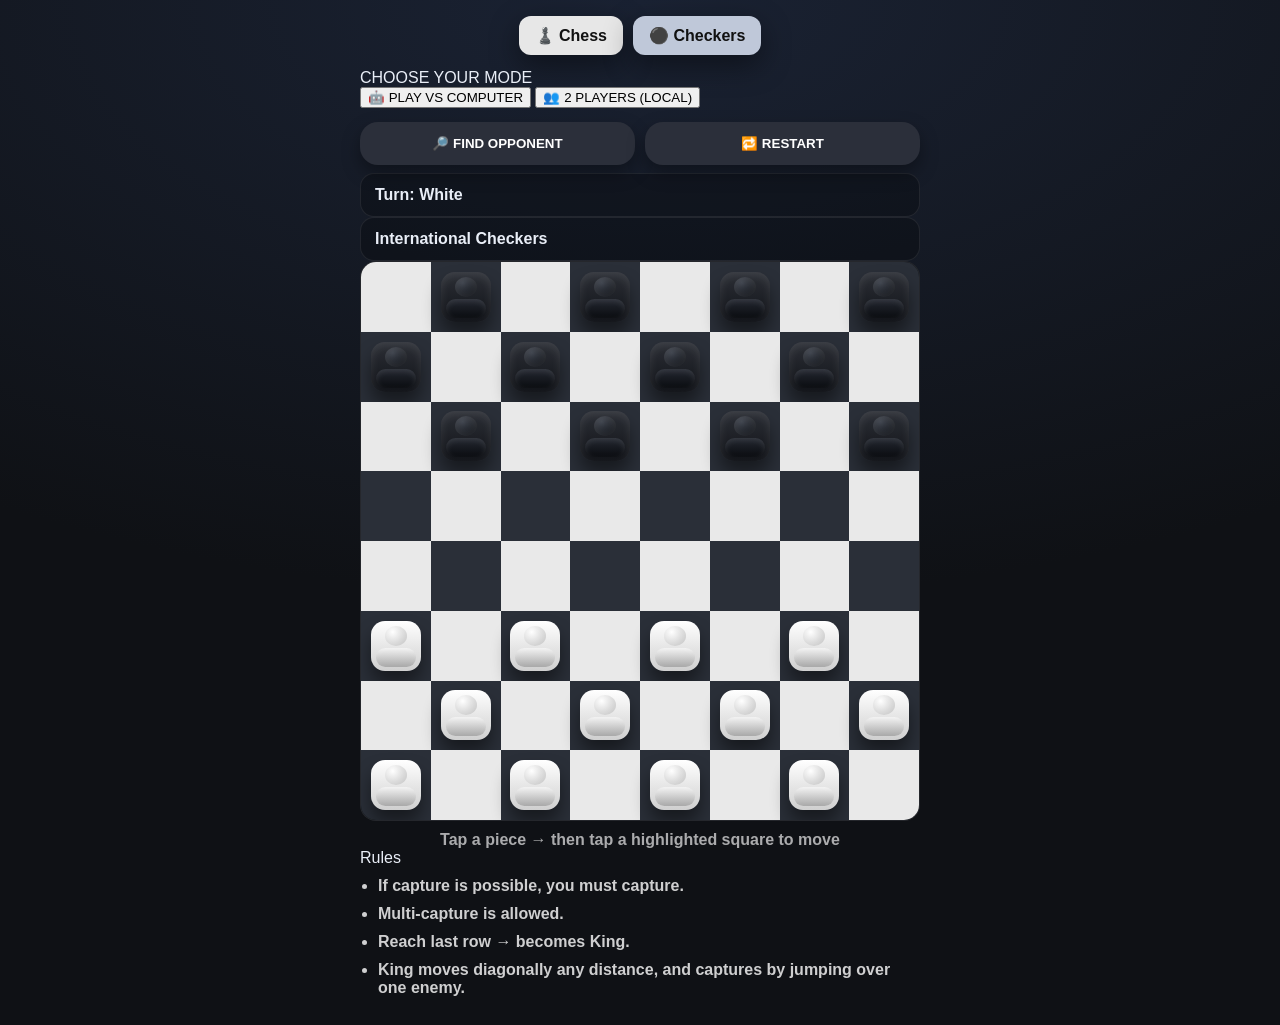
==== commit 5fab8f1b: "Update checkers.html Zassan" ====
--- a/checkers.html
+++ b/checkers.html
@@ -4,54 +4,48 @@
   <meta charset="UTF-8" />
   <meta name="viewport" content="width=device-width, initial-scale=1" />
   <title>CashBattle — Checkers</title>
-
-  <!-- ✅ CACHE-ийг задалж шинэ CSS ачаалуулах -->
-  <link rel="stylesheet" href="./checkers.css?v=20260222" />
+  <link rel="stylesheet" href="./checkers.css?v=7" />
 </head>
 <body>
   <div class="wrap">
-    <h1 class="title">CashBattle Game</h1>
-
     <div class="tabs">
       <a class="tab" href="./chess.html">♟️ Chess</a>
       <a class="tab active" href="./checkers.html">⚫ Checkers</a>
     </div>
 
-    <div class="panel">
-      <div class="panelTop">
-        <div class="panelTitle">CHOOSE YOUR MODE</div>
+    <div class="card">
+      <div class="cardTitle smallCaps">CHOOSE YOUR MODE</div>
 
-        <button id="modeBot" class="btn big green">🤖 PLAY VS COMPUTER</button>
-        <button id="modeHuman" class="btn big blue">👥 2 PLAYERS (LOCAL)</button>
-
-        <div class="row2">
-          <button id="findMatch" class="btn dark">🔎 FIND OPPONENT</button>
-          <button id="restart" class="btn dark">🔄 RESTART</button>
-        </div>
-
-        <div class="rowInfo">
-          <div id="status" class="pill">Turn: -</div>
-          <div class="pill">International Checkers</div>
-        </div>
+      <div class="bigModes">
+        <button id="modeBot" class="bigBtn bigGreen">🤖 PLAY VS COMPUTER</button>
+        <button id="modeHuman" class="bigBtn bigBlue">👥 2 PLAYERS (LOCAL)</button>
       </div>
 
-      <div class="boardWrap">
-        <div id="board" class="board" aria-label="Checkers Board"></div>
-        <div id="hint" class="hint">Tap a piece → then tap a highlighted square to move</div>
+      <div class="row2">
+        <button id="findMatch" class="btn wide">🔎 FIND OPPONENT</button>
+        <button id="restart" class="btn wide">🔁 RESTART</button>
       </div>
+
+      <div class="infoRow">
+        <div id="status" class="pill">Turn: -</div>
+        <div class="pill">International Checkers</div>
+      </div>
+
+      <div id="board" class="board" aria-label="Checkers Board"></div>
+      <div id="hint" class="hint">Tap a piece → then tap a highlighted square to move</div>
     </div>
 
-    <div class="panel rulesPanel">
-      <div class="rulesTitle">Rules</div>
+    <div class="card">
+      <div class="cardTitle">Rules</div>
       <ul class="rules">
         <li>If capture is possible, you must capture.</li>
         <li>Multi-capture is allowed.</li>
         <li>Reach last row → becomes King.</li>
-        <li>King moves diagonally any distance.</li>
+        <li>King moves diagonally any distance, and captures by jumping over one enemy.</li>
       </ul>
     </div>
   </div>
 
-  <script src="./checkers.js?v=20260222"></script>
+  <script src="./checkers.js?v=7"></script>
 </body>
 </html>
